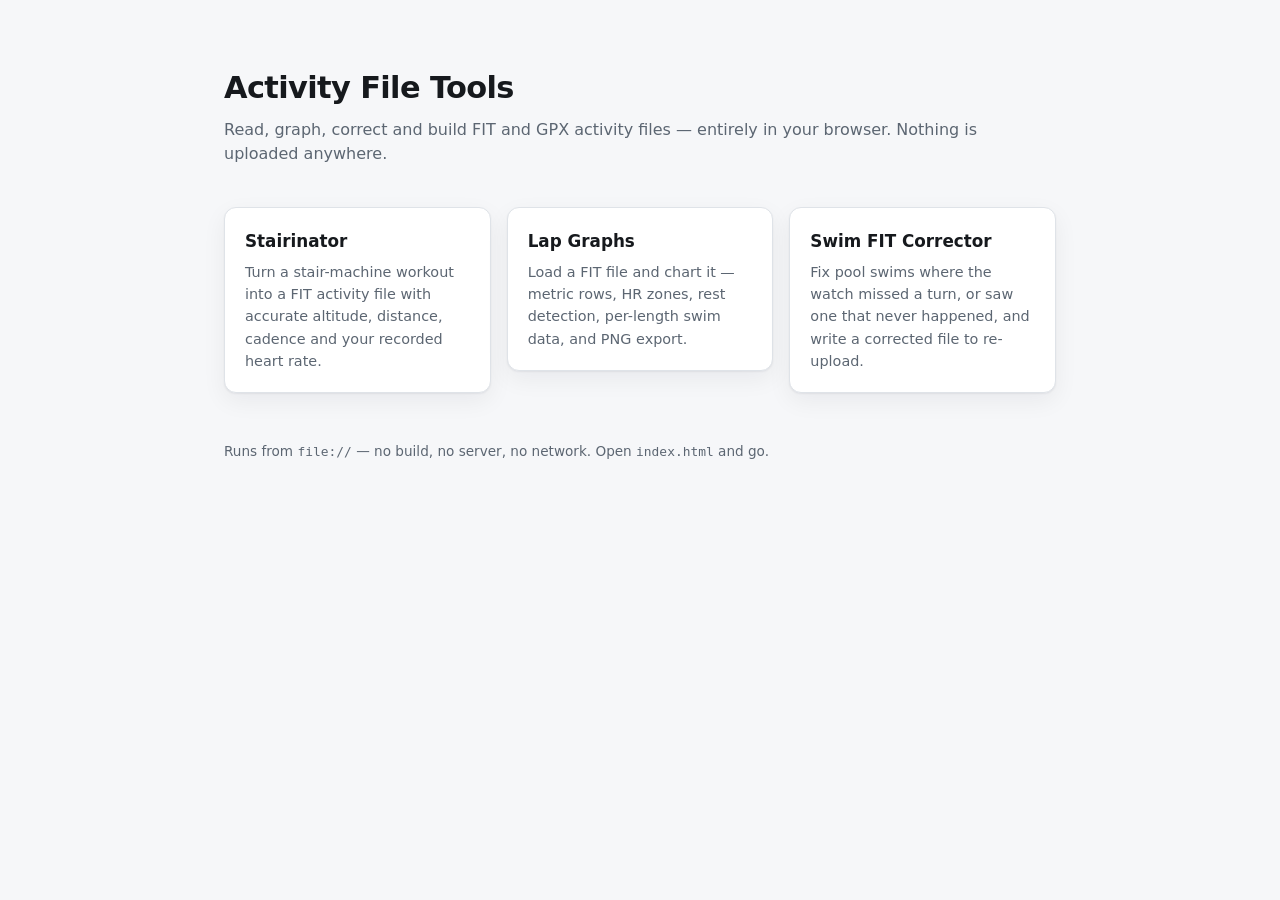
==== index.html @ c12209a8 "Combine the three activity file tools into a single repo Stairinator, lap-graphs and swim-corrector " ====
<!DOCTYPE html>
<html lang="en">
<head>
  <meta charset="utf-8">
  <meta name="viewport" content="width=device-width, initial-scale=1">
  <title>Activity File Tools</title>
  <link rel="stylesheet" href="style.css">
</head>
<body>
  <div class="wrap">
    <header>
      <h1>Activity File Tools</h1>
      <p class="tagline">
        Read, graph, correct and build FIT and GPX activity files — entirely in
        your browser. Nothing is uploaded anywhere.
      </p>
    </header>

    <main>
      <ul class="apps">
        <li>
          <a class="app" href="apps/stairinator/index.html">
            <h2>Stairinator</h2>
            <p>
              Turn a stair-machine workout into a FIT activity file with accurate
              altitude, distance, cadence and your recorded heart rate.
            </p>
          </a>
        </li>
        <li>
          <a class="app" href="apps/lap-graphs/index.html">
            <h2>Lap Graphs</h2>
            <p>
              Load a FIT file and chart it — metric rows, HR zones, rest
              detection, per-length swim data, and PNG export.
            </p>
          </a>
        </li>
        <li>
          <a class="app" href="apps/swim-corrector/index.html">
            <h2>Swim FIT Corrector</h2>
            <p>
              Fix pool swims where the watch missed a turn, or saw one that never
              happened, and write a corrected file to re-upload.
            </p>
          </a>
        </li>
      </ul>
    </main>

    <footer>
      <p>
        Runs from <code>file://</code> — no build, no server, no network. Open
        <code>index.html</code> and go.
      </p>
    </footer>
  </div>
</body>
</html>
---- style.css ----
/* Landing page only. Each app keeps its own stylesheet until the shared
   design tokens land — see README.md, phase 4. */

:root {
  color-scheme: light dark;

  --page: #f6f7f9;
  --surface: #ffffff;
  --text: #16191d;
  --text-muted: #5c6672;
  --border: #dfe3e8;
  --accent: #1f6feb;
  --shadow: 0 1px 2px rgb(16 24 40 / 6%), 0 8px 24px rgb(16 24 40 / 6%);
  --radius: 12px;
}

@media (prefers-color-scheme: dark) {
  :root {
    --page: #0f1216;
    --surface: #171b21;
    --text: #e7eaee;
    --text-muted: #9aa4b1;
    --border: #272d36;
    --accent: #6ea8fe;
    --shadow: 0 1px 2px rgb(0 0 0 / 30%), 0 8px 24px rgb(0 0 0 / 28%);
  }
}

* { box-sizing: border-box; }

body {
  margin: 0;
  padding: 4rem 1.5rem;
  background: var(--page);
  color: var(--text);
  font: 16px/1.55 system-ui, -apple-system, "Segoe UI", Roboto, sans-serif;
}

.wrap {
  max-width: 52rem;
  margin: 0 auto;
}

header {
  margin-bottom: 2.5rem;
}

h1 {
  margin: 0 0 0.4rem;
  font-size: 1.9rem;
  letter-spacing: -0.02em;
}

.tagline {
  margin: 0;
  color: var(--text-muted);
}

.apps {
  display: grid;
  gap: 1rem;
  grid-template-columns: repeat(auto-fit, minmax(15rem, 1fr));
  padding: 0;
  margin: 0;
  list-style: none;
}

.app {
  display: flex;
  flex-direction: column;
  gap: 0.4rem;
  padding: 1.25rem;
  background: var(--surface);
  border: 1px solid var(--border);
  border-radius: var(--radius);
  box-shadow: var(--shadow);
  color: inherit;
  text-decoration: none;
  transition: border-color 0.15s ease, transform 0.15s ease;
}

.app:hover,
.app:focus-visible {
  border-color: var(--accent);
  transform: translateY(-2px);
}

.app:focus-visible {
  outline: 2px solid var(--accent);
  outline-offset: 2px;
}

.app h2 {
  margin: 0;
  font-size: 1.05rem;
}

.app p {
  margin: 0;
  color: var(--text-muted);
  font-size: 0.9rem;
}

footer {
  margin-top: 3rem;
  color: var(--text-muted);
  font-size: 0.85rem;
}

footer code {
  font-size: 0.95em;
}
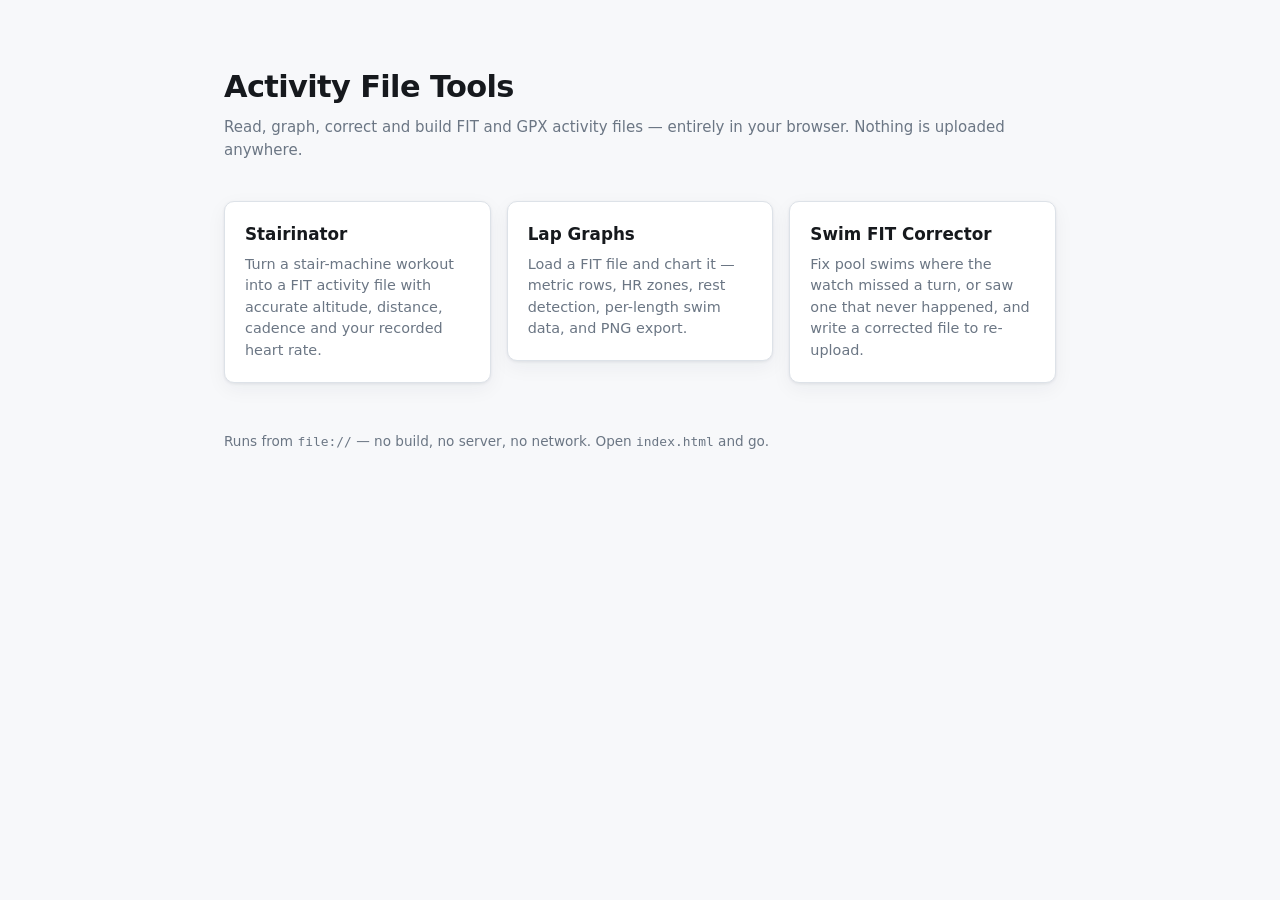
==== commit 5b20786a: "Unify the interaction language across the three apps The apps had drifted into three vocabularies fo" ====
--- a/index.html
+++ b/index.html
@@ -4,6 +4,8 @@
   <meta charset="utf-8">
   <meta name="viewport" content="width=device-width, initial-scale=1">
   <title>Activity File Tools</title>
+  <link rel="stylesheet" href="shared/ui/tokens.css">
+  <link rel="stylesheet" href="shared/ui/components.css">
   <link rel="stylesheet" href="style.css">
 </head>
 <body>
--- a/shared/ui/tokens.css
+++ b/shared/ui/tokens.css
@@ -0,0 +1,115 @@
+/* Shared design tokens — the one place colour, spacing and type are decided.
+ *
+ * Each app links this first, then its own stylesheet, which overrides exactly
+ * one thing: the accent. Everything else is deliberately identical across the
+ * suite so the three tools read as one product.
+ *
+ *   :root { --accent: #fc4c02; --accent-rgb: 252, 76, 2; }
+ *
+ * --accent-rgb carries the same colour as raw channels so translucent tints can
+ * be derived from it; keep the two in step.
+ *
+ * Dark mode follows the system by default, and either theme can be forced by
+ * setting data-theme="light" or "dark" on the root element (the swim corrector
+ * has a toggle that does this).
+ */
+
+:root {
+  color-scheme: light dark;
+
+  /* Surfaces, back to front */
+  --page: #f7f8fa;
+  --surface: #ffffff;
+  --surface-2: #f1f3f6;
+
+  /* Text, most to least prominent */
+  --text: #16191d;
+  --text-secondary: #4a5561;
+  --text-muted: #6b7684;
+
+  /* Lines */
+  --border: #dde2e8;
+  --gridline: #e7ebf0;
+  --baseline: #c3c9d1;
+
+  /* Accent — the one token an app is expected to override */
+  --accent: #2f6feb;
+  --accent-rgb: 47, 111, 235;
+  --accent-ink: #ffffff;
+  --accent-soft: rgba(var(--accent-rgb), 0.08);
+
+  /* Status */
+  --good: #1f9d4d;
+  --good-text: #127036;
+  --warning: #d98324;
+  --danger: #d03b3b;
+  --rest: #9aa4b1;
+
+  /* Shape */
+  --radius: 10px;
+  --radius-sm: 7px;
+  --radius-pill: 999px;
+  --shadow: 0 1px 3px rgba(20, 30, 50, 0.08), 0 6px 20px rgba(20, 30, 50, 0.05);
+
+  /* Type */
+  --font: system-ui, -apple-system, "Segoe UI", Roboto, sans-serif;
+  --font-mono: ui-monospace, SFMono-Regular, Menlo, Consolas, monospace;
+}
+
+/* Dark: follow the system, unless the page has forced light. */
+@media (prefers-color-scheme: dark) {
+  :root:not([data-theme="light"]) {
+    --page: #0f1216;
+    --surface: #1a1f26;
+    --surface-2: #232932;
+
+    --text: #e7eaee;
+    --text-secondary: #b3bcc7;
+    --text-muted: #8e99a6;
+
+    --border: #2c333d;
+    --gridline: #262c35;
+    --baseline: #3a424d;
+
+    --accent-soft: rgba(var(--accent-rgb), 0.14);
+
+    --good: #35b863;
+    --good-text: #4cc97a;
+    --warning: #e0a03f;
+    --danger: #e05c5c;
+    --rest: #5c6672;
+
+    --shadow: 0 1px 3px rgba(0, 0, 0, 0.4), 0 6px 20px rgba(0, 0, 0, 0.3);
+  }
+}
+
+/* Dark forced regardless of the system setting. */
+:root[data-theme="dark"] {
+  color-scheme: dark;
+
+  --page: #0f1216;
+  --surface: #1a1f26;
+  --surface-2: #232932;
+
+  --text: #e7eaee;
+  --text-secondary: #b3bcc7;
+  --text-muted: #8e99a6;
+
+  --border: #2c333d;
+  --gridline: #262c35;
+  --baseline: #3a424d;
+
+  --accent-soft: rgba(var(--accent-rgb), 0.14);
+
+  --good: #35b863;
+  --good-text: #4cc97a;
+  --warning: #e0a03f;
+  --danger: #e05c5c;
+  --rest: #5c6672;
+
+  --shadow: 0 1px 3px rgba(0, 0, 0, 0.4), 0 6px 20px rgba(0, 0, 0, 0.3);
+}
+
+:root[data-theme="light"] {
+  color-scheme: light;
+}
--- a/shared/ui/components.css
+++ b/shared/ui/components.css
@@ -0,0 +1,199 @@
+/* Shared components — the interaction language common to all three tools.
+ *
+ * Anything a user touches that appears in more than one app is defined here
+ * once: buttons, the file drop zone, the numbered step badge, cards, status
+ * messages and the chart frame. Apps add their own layout on top but should not
+ * restyle these.
+ *
+ * Link order is tokens.css, then this, then the app's own stylesheet.
+ */
+
+*, *::before, *::after { box-sizing: border-box; }
+
+body {
+  margin: 0;
+  background: var(--page);
+  color: var(--text);
+  font-family: var(--font);
+  font-size: 16px;
+  line-height: 1.5;
+}
+
+/* ---- back to the tool index ------------------------------------------- */
+
+.app-nav {
+  display: inline-flex;
+  align-items: center;
+  gap: 0.4rem;
+  padding: 0.6rem 1rem;
+  color: var(--text-muted);
+  font-size: 0.875rem;
+  text-decoration: none;
+}
+.app-nav:hover { color: var(--accent); }
+
+/* ---- buttons ----------------------------------------------------------- */
+
+button {
+  font: inherit;
+  font-size: 0.9375rem;
+  padding: 0.5rem 0.875rem;
+  border: 1px solid var(--border);
+  border-radius: var(--radius-sm);
+  background: var(--surface);
+  color: var(--text);
+  cursor: pointer;
+  transition: background 120ms, border-color 120ms, color 120ms, opacity 120ms;
+}
+button:hover:not(:disabled) { border-color: var(--accent); color: var(--accent); }
+button:focus-visible { outline: 2px solid var(--accent); outline-offset: 2px; }
+button:disabled { opacity: 0.5; cursor: not-allowed; }
+
+button.primary {
+  background: var(--accent);
+  border-color: var(--accent);
+  color: var(--accent-ink);
+}
+button.primary:hover:not(:disabled) {
+  background: var(--accent);
+  color: var(--accent-ink);
+  filter: brightness(1.08);
+}
+
+button.ghost { background: transparent; }
+button.secondary { background: var(--surface-2); }
+button.small { padding: 0.35rem 0.7rem; font-size: 0.875rem; }
+button.danger { color: var(--danger); }
+button.danger:hover:not(:disabled) { border-color: var(--danger); color: var(--danger); }
+
+/* ---- file drop --------------------------------------------------------- */
+/* One upload control everywhere. Clicking it opens the picker; dragging a file
+   over it adds .filedrop--active. */
+
+.filedrop {
+  display: block;
+  width: 100%;
+  margin-top: 1.5rem;
+  padding: 3rem 1.5rem;
+  border: 2px dashed var(--border);
+  border-radius: var(--radius);
+  background: transparent;
+  text-align: center;
+  color: var(--text-muted);
+  cursor: pointer;
+  transition: border-color 150ms, background 150ms, color 150ms;
+}
+.filedrop:hover,
+.filedrop--active {
+  border-color: var(--accent);
+  background: var(--accent-soft);
+  color: var(--accent);
+}
+.filedrop:focus-visible { outline: 2px solid var(--accent); outline-offset: 2px; }
+.filedrop p { margin: 0; }
+/* The drop zone is centred, so a numbered heading inside it must be too. */
+.filedrop h2:has(> .step-num) { justify-content: center; }
+.filedrop strong, .filedrop code { color: var(--text); }
+.filedrop--active strong, .filedrop--active code { color: inherit; }
+
+/* ---- numbered steps ---------------------------------------------------- */
+/* Every app walks the user through an ordered sequence; the badge makes that
+   sequence visible and is numbered the same way in all three. */
+
+.step {
+  display: flex;
+  align-items: center;
+  margin: 2rem 0 0.5rem;
+  font-size: 1.0625rem;
+  font-weight: 600;
+}
+
+/* Headings carry the badge inline; :has aligns it properly where supported and
+   the vertical-align is the fallback everywhere else. */
+h1:has(> .step-num), h2:has(> .step-num), h3:has(> .step-num) {
+  display: flex;
+  align-items: center;
+}
+
+.step-num {
+  vertical-align: -0.15em;
+  display: inline-flex;
+  align-items: center;
+  justify-content: center;
+  flex: none;
+  width: 1.5rem;
+  height: 1.5rem;
+  margin-right: 0.5rem;
+  border-radius: 50%;
+  background: var(--accent);
+  color: var(--accent-ink);
+  font-size: 0.8125rem;
+  font-weight: 700;
+  line-height: 1;
+}
+
+/* ---- cards ------------------------------------------------------------- */
+
+.card {
+  padding: 1.25rem;
+  border: 1px solid var(--border);
+  border-radius: var(--radius);
+  background: var(--surface);
+  box-shadow: var(--shadow);
+}
+.card h2 {
+  display: flex;
+  align-items: center;
+  margin: 0 0 0.5rem;
+  font-size: 1.0625rem;
+}
+
+/* ---- status and messages ----------------------------------------------- */
+
+.tagline { margin: 0; color: var(--text-muted); font-size: 0.9375rem; }
+.hint { margin: 0 0 0.875rem; color: var(--text-muted); font-size: 0.9375rem; }
+.hint.tiny { font-size: 0.8125rem; }
+
+.status { margin-top: 1rem; color: var(--text-muted); }
+
+.error {
+  margin-top: 1rem;
+  padding: 0.6rem 0.9rem;
+  border: 1px solid var(--danger);
+  border-radius: var(--radius-sm);
+  background: rgba(208, 59, 59, 0.08);
+  color: var(--danger);
+}
+
+.summary {
+  margin-top: 1.25rem;
+  padding: 0.6rem 0.9rem;
+  border: 1px solid var(--border);
+  border-radius: var(--radius-sm);
+  background: var(--surface-2);
+  font-size: 0.875rem;
+}
+
+.badge {
+  display: inline-block;
+  margin-right: 0.4rem;
+  padding: 0.1rem 0.5rem;
+  border: 1px solid var(--border);
+  border-radius: var(--radius-pill);
+  font-size: 0.75rem;
+}
+
+.hidden { display: none !important; }
+
+/* ---- charts ------------------------------------------------------------ */
+/* The frame only. What's drawn inside comes from shared/ui/chart-theme.js so
+   that SVG, canvas and exported PNGs all agree. */
+
+.chart {
+  display: block;
+  width: 100%;
+  height: auto;
+  border: 1px solid var(--border);
+  border-radius: 8px;
+  background: var(--surface);
+}
--- a/style.css
+++ b/style.css
@@ -1,60 +1,12 @@
-/* Landing page only. Each app keeps its own stylesheet until the shared
-   design tokens land — see README.md, phase 4. */
+/* Landing page layout. Palette and components come from shared/ui/. */
 
-:root {
-  color-scheme: light dark;
+body { padding: 4rem 1.5rem; }
 
-  --page: #f6f7f9;
-  --surface: #ffffff;
-  --text: #16191d;
-  --text-muted: #5c6672;
-  --border: #dfe3e8;
-  --accent: #1f6feb;
-  --shadow: 0 1px 2px rgb(16 24 40 / 6%), 0 8px 24px rgb(16 24 40 / 6%);
-  --radius: 12px;
-}
+.wrap { max-width: 52rem; margin: 0 auto; }
 
-@media (prefers-color-scheme: dark) {
-  :root {
-    --page: #0f1216;
-    --surface: #171b21;
-    --text: #e7eaee;
-    --text-muted: #9aa4b1;
-    --border: #272d36;
-    --accent: #6ea8fe;
-    --shadow: 0 1px 2px rgb(0 0 0 / 30%), 0 8px 24px rgb(0 0 0 / 28%);
-  }
-}
+header { margin-bottom: 2.5rem; }
 
-* { box-sizing: border-box; }
-
-body {
-  margin: 0;
-  padding: 4rem 1.5rem;
-  background: var(--page);
-  color: var(--text);
-  font: 16px/1.55 system-ui, -apple-system, "Segoe UI", Roboto, sans-serif;
-}
-
-.wrap {
-  max-width: 52rem;
-  margin: 0 auto;
-}
-
-header {
-  margin-bottom: 2.5rem;
-}
-
-h1 {
-  margin: 0 0 0.4rem;
-  font-size: 1.9rem;
-  letter-spacing: -0.02em;
-}
-
-.tagline {
-  margin: 0;
-  color: var(--text-muted);
-}
+h1 { margin: 0 0 0.4rem; font-size: 1.9rem; letter-spacing: -0.02em; }
 
 .apps {
   display: grid;
@@ -78,35 +30,12 @@
   text-decoration: none;
   transition: border-color 0.15s ease, transform 0.15s ease;
 }
+.app:hover,
+.app:focus-visible { border-color: var(--accent); transform: translateY(-2px); }
+.app:focus-visible { outline: 2px solid var(--accent); outline-offset: 2px; }
 
-.app:hover,
-.app:focus-visible {
-  border-color: var(--accent);
-  transform: translateY(-2px);
-}
+.app h2 { margin: 0; font-size: 1.05rem; }
+.app p { margin: 0; color: var(--text-muted); font-size: 0.9rem; }
 
-.app:focus-visible {
-  outline: 2px solid var(--accent);
-  outline-offset: 2px;
-}
-
-.app h2 {
-  margin: 0;
-  font-size: 1.05rem;
-}
-
-.app p {
-  margin: 0;
-  color: var(--text-muted);
-  font-size: 0.9rem;
-}
-
-footer {
-  margin-top: 3rem;
-  color: var(--text-muted);
-  font-size: 0.85rem;
-}
-
-footer code {
-  font-size: 0.95em;
-}
+footer { margin-top: 3rem; color: var(--text-muted); font-size: 0.85rem; }
+footer code { font-size: 0.95em; }
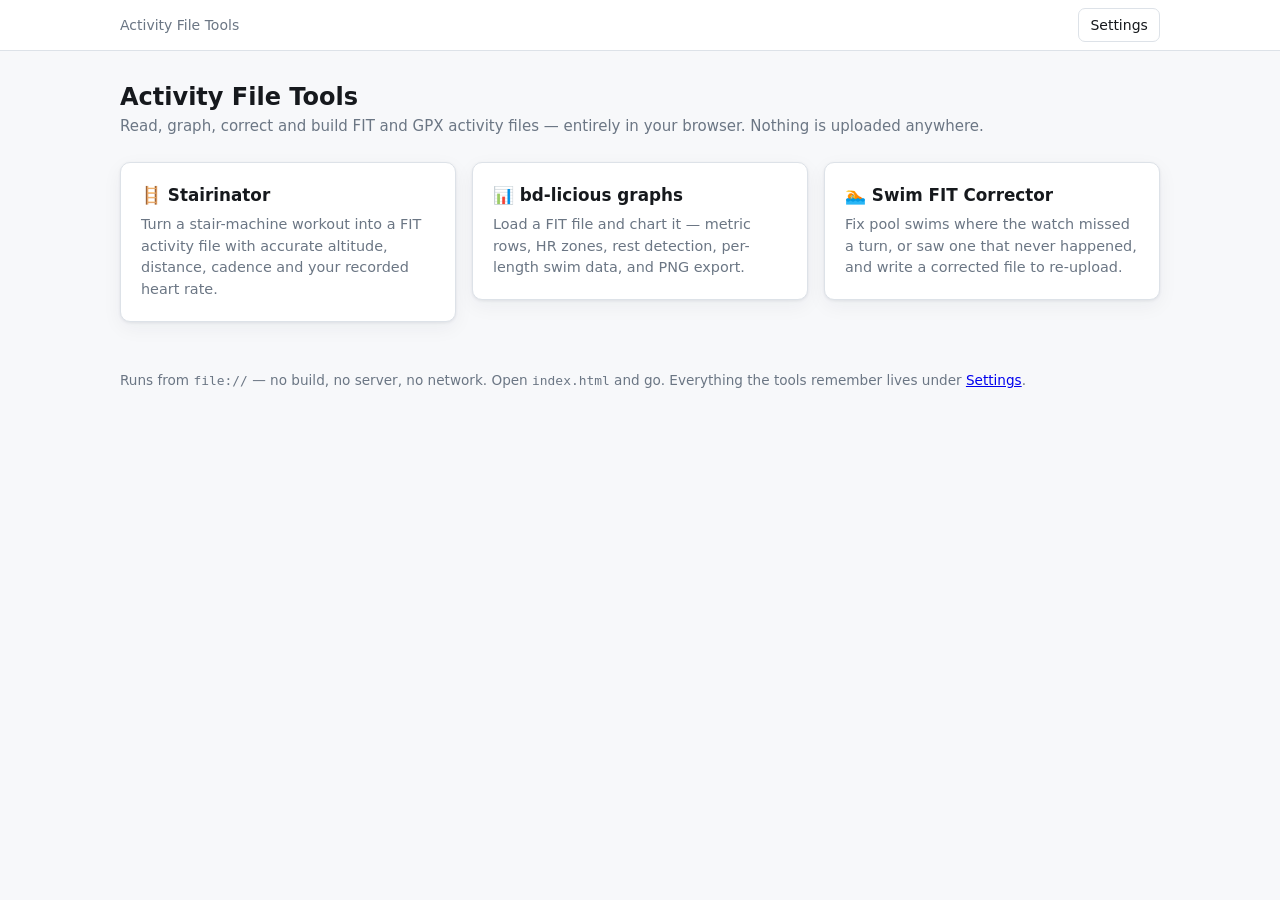
==== commit 3d55b023: "Standardise app chrome, and move settings to the top level Settings had no home. Stairinator carried" ====
--- a/index.html
+++ b/index.html
@@ -9,53 +9,62 @@
   <link rel="stylesheet" href="style.css">
 </head>
 <body>
-  <div class="wrap">
-    <header>
-      <h1>Activity File Tools</h1>
-      <p class="tagline">
-        Read, graph, correct and build FIT and GPX activity files — entirely in
-        your browser. Nothing is uploaded anywhere.
-      </p>
-    </header>
 
-    <main>
-      <ul class="apps">
-        <li>
-          <a class="app" href="apps/stairinator/index.html">
-            <h2>Stairinator</h2>
-            <p>
-              Turn a stair-machine workout into a FIT activity file with accurate
-              altitude, distance, cadence and your recorded heart rate.
-            </p>
-          </a>
-        </li>
-        <li>
-          <a class="app" href="apps/lap-graphs/index.html">
-            <h2>Lap Graphs</h2>
-            <p>
-              Load a FIT file and chart it — metric rows, HR zones, rest
-              detection, per-length swim data, and PNG export.
-            </p>
-          </a>
-        </li>
-        <li>
-          <a class="app" href="apps/swim-corrector/index.html">
-            <h2>Swim FIT Corrector</h2>
-            <p>
-              Fix pool swims where the watch missed a turn, or saw one that never
-              happened, and write a corrected file to re-upload.
-            </p>
-          </a>
-        </li>
-      </ul>
-    </main>
+<div class="app-bar">
+  <div class="app-bar-inner">
+    <span class="app-nav">Activity File Tools</span>
+    <span class="spacer"></span>
+    <a class="btn-link" href="settings.html">Settings</a>
+  </div>
+</div>
 
-    <footer>
-      <p>
-        Runs from <code>file://</code> — no build, no server, no network. Open
-        <code>index.html</code> and go.
-      </p>
-    </footer>
-  </div>
+<header class="app-header">
+  <h1>Activity File Tools</h1>
+  <p class="tagline">
+    Read, graph, correct and build FIT and GPX activity files — entirely in your
+    browser. Nothing is uploaded anywhere.
+  </p>
+</header>
+
+<main class="page">
+  <ul class="apps">
+    <li>
+      <a class="app" href="apps/stairinator/index.html">
+        <h2>🪜 Stairinator</h2>
+        <p>
+          Turn a stair-machine workout into a FIT activity file with accurate
+          altitude, distance, cadence and your recorded heart rate.
+        </p>
+      </a>
+    </li>
+    <li>
+      <a class="app" href="apps/bd-licious-graphs/index.html">
+        <h2>📊 bd-licious graphs</h2>
+        <p>
+          Load a FIT file and chart it — metric rows, HR zones, rest
+          detection, per-length swim data, and PNG export.
+        </p>
+      </a>
+    </li>
+    <li>
+      <a class="app" href="apps/swim-corrector/index.html">
+        <h2>🏊 Swim FIT Corrector</h2>
+        <p>
+          Fix pool swims where the watch missed a turn, or saw one that never
+          happened, and write a corrected file to re-upload.
+        </p>
+      </a>
+    </li>
+  </ul>
+
+  <footer>
+    <p>
+      Runs from <code>file://</code> — no build, no server, no network. Open
+      <code>index.html</code> and go. Everything the tools remember lives under
+      <a href="settings.html">Settings</a>.
+    </p>
+  </footer>
+</main>
+
 </body>
 </html>
--- a/shared/ui/tokens.css
+++ b/shared/ui/tokens.css
@@ -44,6 +44,11 @@
   --warning: #d98324;
   --danger: #d03b3b;
   --rest: #9aa4b1;
+
+  /* Layout — every tool's content column is this wide, so moving between them
+     doesn't shift the page around. */
+  --page-max: 1080px;
+  --page-pad: 1.25rem;
 
   /* Shape */
   --radius: 10px;
--- a/shared/ui/components.css
+++ b/shared/ui/components.css
@@ -19,18 +19,77 @@
   line-height: 1.5;
 }
 
-/* ---- back to the tool index ------------------------------------------- */
+/* ---- page column ------------------------------------------------------- */
+/* One width for every tool. Wrap the page content in .page and nothing else
+   needs to think about it. */
+
+.page {
+  max-width: var(--page-max);
+  margin: 0 auto;
+  padding: 0 var(--page-pad) 4rem;
+}
+
+/* ---- app chrome -------------------------------------------------------- */
+/* Identical in every tool: a full-bleed bar carrying the way back and the
+   app-level actions, then the title block in the page column below it. */
+
+.app-bar {
+  background: var(--surface);
+  border-bottom: 1px solid var(--border);
+}
+.app-bar-inner {
+  display: flex;
+  align-items: center;
+  gap: 0.75rem;
+  max-width: var(--page-max);
+  margin: 0 auto;
+  padding: 0.5rem var(--page-pad);
+}
+.app-bar .spacer { flex: 1 1 auto; }
 
 .app-nav {
   display: inline-flex;
   align-items: center;
   gap: 0.4rem;
-  padding: 0.6rem 1rem;
   color: var(--text-muted);
   font-size: 0.875rem;
   text-decoration: none;
 }
 .app-nav:hover { color: var(--accent); }
+
+.app-header {
+  max-width: var(--page-max);
+  margin: 0 auto;
+  padding: 1.75rem var(--page-pad) 0;
+}
+.app-header h1 {
+  display: flex;
+  align-items: center;
+  gap: 0.5rem;
+  margin: 0;
+  font-size: 1.5rem;
+}
+.app-icon { display: inline-flex; flex: none; }
+.app-icon svg { display: block; }
+
+.header-actions { display: flex; gap: 0.5rem; flex: none; }
+
+/* An <a> that has to sit alongside real buttons. */
+.btn-link {
+  display: inline-flex;
+  align-items: center;
+  font: inherit;
+  font-size: 0.875rem;
+  padding: 0.35rem 0.7rem;
+  border: 1px solid var(--border);
+  border-radius: var(--radius-sm);
+  background: transparent;
+  color: var(--text);
+  text-decoration: none;
+  transition: border-color 120ms, color 120ms;
+}
+.btn-link:hover { border-color: var(--accent); color: var(--accent); }
+.btn-link:focus-visible { outline: 2px solid var(--accent); outline-offset: 2px; }
 
 /* ---- buttons ----------------------------------------------------------- */
 
@@ -96,6 +155,42 @@
 .filedrop strong, .filedrop code { color: var(--text); }
 .filedrop--active strong, .filedrop--active code { color: inherit; }
 
+/* ---- file panel -------------------------------------------------------- */
+/* The panel stays visible once a file is open — it shrinks to this bar rather
+   than disappearing, so opening a different file is always one click away. */
+
+.filepanel-loaded {
+  display: flex;
+  align-items: center;
+  gap: 1rem;
+  flex-wrap: wrap;
+  margin-top: 1.5rem;
+  padding: 0.7rem 0.9rem;
+  border: 1px solid var(--border);
+  border-radius: var(--radius);
+  background: var(--surface-2);
+  transition: border-color 150ms, background 150ms;
+}
+.filepanel-loaded--active { border-color: var(--accent); background: var(--accent-soft); }
+
+.filepanel-info {
+  display: flex;
+  align-items: baseline;
+  gap: 0.75rem;
+  flex: 1 1 12rem;
+  min-width: 0;
+}
+.filepanel-name {
+  font-weight: 600;
+  overflow: hidden;
+  text-overflow: ellipsis;
+  white-space: nowrap;
+}
+.filepanel-detail { color: var(--text-muted); font-size: 0.875rem; }
+.filepanel-actions { display: flex; gap: 0.5rem; flex: none; }
+
+.filepanel-error:empty { display: none; }
+
 /* ---- numbered steps ---------------------------------------------------- */
 /* Every app walks the user through an ordered sequence; the badge makes that
    sequence visible and is numbered the same way in all three. */
@@ -156,14 +251,24 @@
 
 .status { margin-top: 1rem; color: var(--text-muted); }
 
+/* A failure says what went wrong (strong) and why or what to do about it
+   (muted). Both apps that only managed the first half were the harder ones to
+   recover from. */
 .error {
+  display: flex;
+  gap: 0.7rem;
+  align-items: flex-start;
   margin-top: 1rem;
-  padding: 0.6rem 0.9rem;
+  padding: 0.75rem 0.9rem;
   border: 1px solid var(--danger);
   border-radius: var(--radius-sm);
   background: rgba(208, 59, 59, 0.08);
-  color: var(--danger);
-}
+  color: var(--text);
+}
+.error > div { display: flex; flex-direction: column; gap: 0.15rem; }
+.error strong { color: var(--danger); }
+.error span:not(.error-icon) { color: var(--text-secondary); font-size: 0.9375rem; }
+.error-icon { color: var(--danger); flex: none; line-height: 1.5; }
 
 .summary {
   margin-top: 1.25rem;
@@ -197,3 +302,33 @@
   border-radius: 8px;
   background: var(--surface);
 }
+
+/* ---- help modal -------------------------------------------------------- */
+
+.modal { position: fixed; inset: 0; z-index: 100; display: flex; align-items: center; justify-content: center; }
+.modal.hidden { display: none; }
+.modal-backdrop { position: absolute; inset: 0; background: rgba(10, 15, 25, 0.55); }
+.modal-panel {
+  position: relative; background: var(--surface); color: var(--text);
+  border: 1px solid var(--border); border-radius: var(--radius); box-shadow: var(--shadow);
+  max-width: 760px; width: calc(100% - 32px); max-height: calc(100vh - 64px);
+  overflow: auto; padding: 24px 28px;
+}
+.modal-close {
+  position: absolute; top: 10px; right: 12px; border: none; background: transparent;
+  font-size: 24px; line-height: 1; color: var(--text-muted); cursor: pointer; padding: 4px 8px;
+}
+.modal-close:hover { color: var(--text); }
+
+.markdown { line-height: 1.6; }
+.markdown h1 { font-size: 24px; margin: 0 0 12px; }
+.markdown h2 { font-size: 19px; margin: 22px 0 8px; border-top: 1px solid var(--border); padding-top: 16px; }
+.markdown h3 { font-size: 16px; margin: 18px 0 6px; }
+.markdown p { margin: 0 0 12px; }
+.markdown ul, .markdown ol { margin: 0 0 12px; padding-left: 22px; }
+.markdown li { margin: 4px 0; }
+.markdown a { color: var(--accent); }
+.markdown code {
+  background: var(--surface-2); border: 1px solid var(--border); border-radius: 4px;
+  padding: 1px 5px; font-size: 0.9em; font-family: var(--font-mono);
+}
--- a/style.css
+++ b/style.css
@@ -1,19 +1,12 @@
-/* Landing page layout. Palette and components come from shared/ui/. */
-
-body { padding: 4rem 1.5rem; }
-
-.wrap { max-width: 52rem; margin: 0 auto; }
-
-header { margin-bottom: 2.5rem; }
-
-h1 { margin: 0 0 0.4rem; font-size: 1.9rem; letter-spacing: -0.02em; }
+/* Landing and settings pages. Palette, components and the page width come from
+   shared/ui/. */
 
 .apps {
   display: grid;
   gap: 1rem;
   grid-template-columns: repeat(auto-fit, minmax(15rem, 1fr));
   padding: 0;
-  margin: 0;
+  margin: 1.5rem 0 0;
   list-style: none;
 }
 
@@ -39,3 +32,22 @@
 
 footer { margin-top: 3rem; color: var(--text-muted); font-size: 0.85rem; }
 footer code { font-size: 0.95em; }
+
+/* ---- settings page ----------------------------------------------------- */
+
+.settings-actions { display: flex; gap: 0.5rem; flex-wrap: wrap; margin-top: 0.5rem; }
+
+.settings-table {
+  width: 100%;
+  border-collapse: collapse;
+  margin-top: 0.75rem;
+  font-size: 0.9375rem;
+}
+.settings-table th,
+.settings-table td {
+  padding: 0.5rem 0.6rem;
+  text-align: left;
+  border-bottom: 1px solid var(--border);
+}
+.settings-table th { color: var(--text-muted); font-size: 0.8125rem; font-weight: 600; }
+.settings-table tr.is-empty td { color: var(--text-muted); }
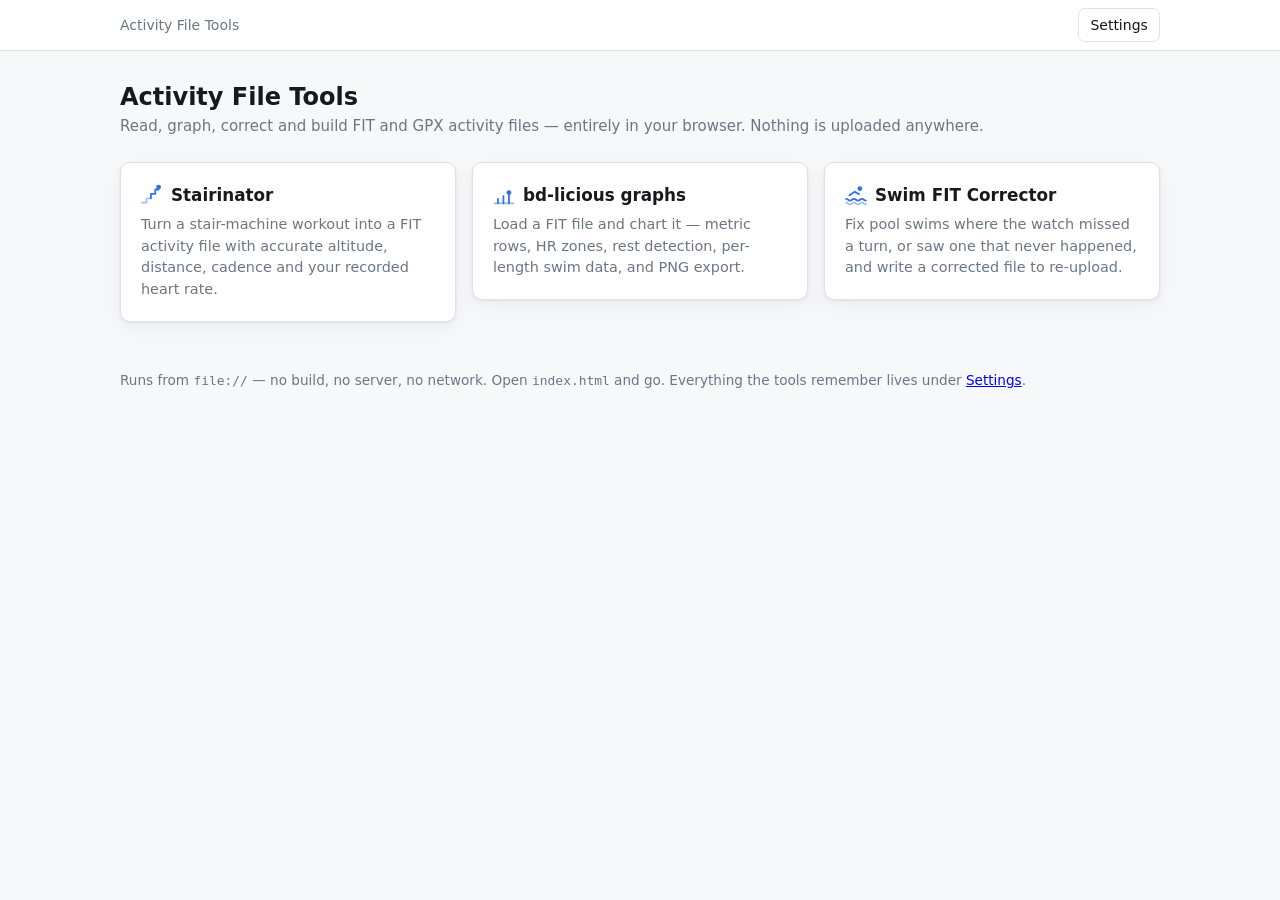
==== commit 9a7305e9: "One icon set, a constant bar height, and consistent storage keys The swim corrector's mark was the b" ====
--- a/index.html
+++ b/index.html
@@ -30,7 +30,7 @@
   <ul class="apps">
     <li>
       <a class="app" href="apps/stairinator/index.html">
-        <h2>🪜 Stairinator</h2>
+        <h2><span class="app-icon" data-icon="stairs"></span>Stairinator</h2>
         <p>
           Turn a stair-machine workout into a FIT activity file with accurate
           altitude, distance, cadence and your recorded heart rate.
@@ -39,7 +39,7 @@
     </li>
     <li>
       <a class="app" href="apps/bd-licious-graphs/index.html">
-        <h2>📊 bd-licious graphs</h2>
+        <h2><span class="app-icon" data-icon="graphs"></span>bd-licious graphs</h2>
         <p>
           Load a FIT file and chart it — metric rows, HR zones, rest
           detection, per-length swim data, and PNG export.
@@ -48,7 +48,7 @@
     </li>
     <li>
       <a class="app" href="apps/swim-corrector/index.html">
-        <h2>🏊 Swim FIT Corrector</h2>
+        <h2><span class="app-icon" data-icon="swim"></span>Swim FIT Corrector</h2>
         <p>
           Fix pool swims where the watch missed a turn, or saw one that never
           happened, and write a corrected file to re-upload.
@@ -66,5 +66,7 @@
   </footer>
 </main>
 
+<script src="shared/ui/icons.js"></script>
+
 </body>
 </html>
--- a/shared/ui/components.css
+++ b/shared/ui/components.css
@@ -47,9 +47,12 @@
 }
 .app-bar .spacer { flex: 1 1 auto; }
 
+/* Min-height matches a .small button, so the bar is the same height whether or
+   not it has any buttons in it — settings.html has none. */
 .app-nav {
   display: inline-flex;
   align-items: center;
+  min-height: 2.125rem;
   gap: 0.4rem;
   color: var(--text-muted);
   font-size: 0.875rem;
--- a/style.css
+++ b/style.css
@@ -27,7 +27,7 @@
 .app:focus-visible { border-color: var(--accent); transform: translateY(-2px); }
 .app:focus-visible { outline: 2px solid var(--accent); outline-offset: 2px; }
 
-.app h2 { margin: 0; font-size: 1.05rem; }
+.app h2 { display: flex; align-items: center; gap: 0.5rem; margin: 0; font-size: 1.05rem; }
 .app p { margin: 0; color: var(--text-muted); font-size: 0.9rem; }
 
 footer { margin-top: 3rem; color: var(--text-muted); font-size: 0.85rem; }
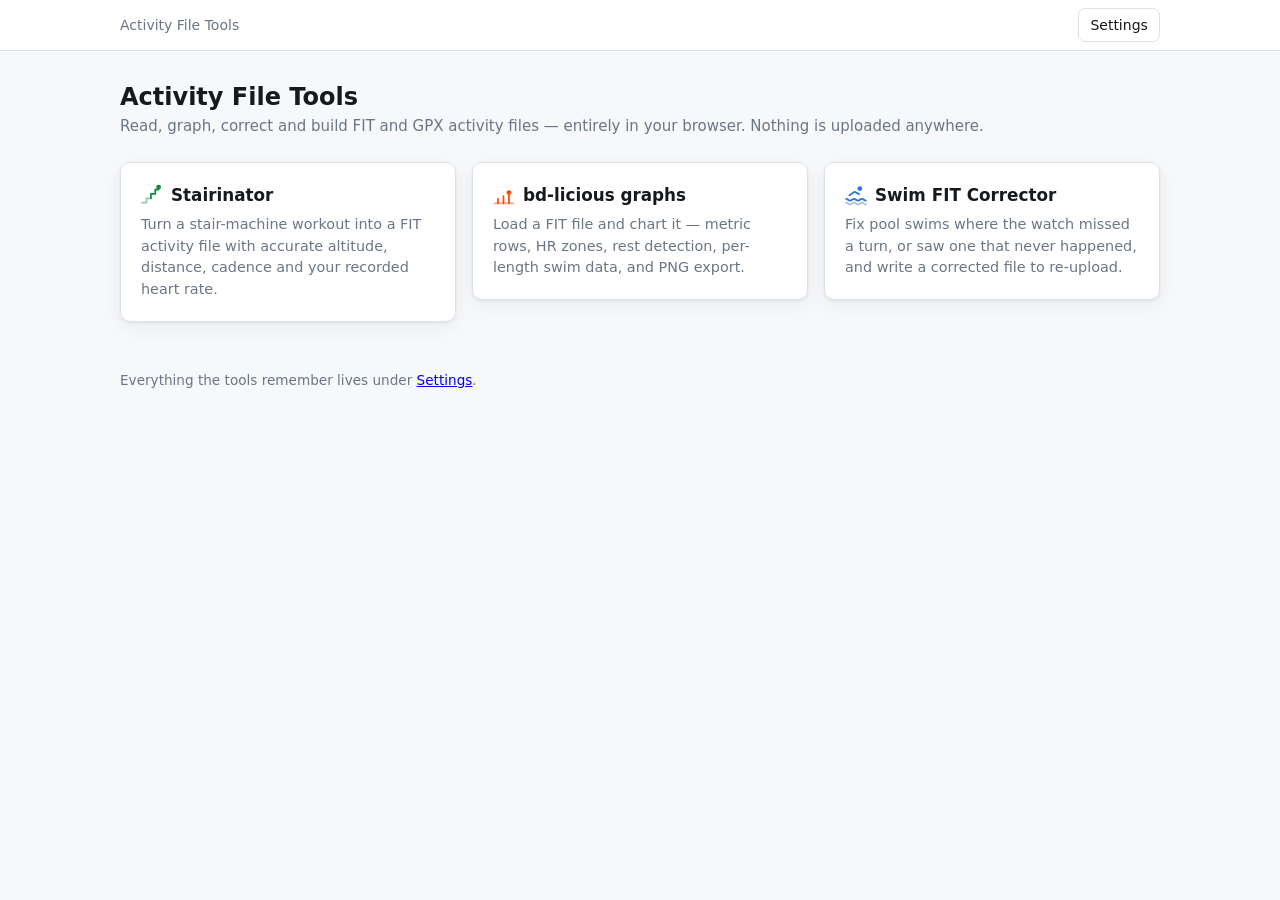
==== commit 6fe7d21a: "Give Stairinator a green accent, and match the landing cards to it The three tool colours are now na" ====
--- a/index.html
+++ b/index.html
@@ -29,7 +29,7 @@
 <main class="page">
   <ul class="apps">
     <li>
-      <a class="app" href="apps/stairinator/index.html">
+      <a class="app app--stairinator" href="apps/stairinator/index.html">
         <h2><span class="app-icon" data-icon="stairs"></span>Stairinator</h2>
         <p>
           Turn a stair-machine workout into a FIT activity file with accurate
@@ -38,7 +38,7 @@
       </a>
     </li>
     <li>
-      <a class="app" href="apps/bd-licious-graphs/index.html">
+      <a class="app app--graphs" href="apps/bd-licious-graphs/index.html">
         <h2><span class="app-icon" data-icon="graphs"></span>bd-licious graphs</h2>
         <p>
           Load a FIT file and chart it — metric rows, HR zones, rest
@@ -47,7 +47,7 @@
       </a>
     </li>
     <li>
-      <a class="app" href="apps/swim-corrector/index.html">
+      <a class="app app--swim" href="apps/swim-corrector/index.html">
         <h2><span class="app-icon" data-icon="swim"></span>Swim FIT Corrector</h2>
         <p>
           Fix pool swims where the watch missed a turn, or saw one that never
@@ -59,8 +59,7 @@
 
   <footer>
     <p>
-      Runs from <code>file://</code> — no build, no server, no network. Open
-      <code>index.html</code> and go. Everything the tools remember lives under
+      Everything the tools remember lives under
       <a href="settings.html">Settings</a>.
     </p>
   </footer>
--- a/shared/ui/tokens.css
+++ b/shared/ui/tokens.css
@@ -37,6 +37,16 @@
   --accent-rgb: 47, 111, 235;
   --accent-ink: #ffffff;
   --accent-soft: rgba(var(--accent-rgb), 0.08);
+
+  /* Each tool's own colour, named once here so the landing page and the tool
+     itself cannot end up showing different colours for the same thing. An app
+     sets --accent from these; the landing page sets them per card. */
+  --accent-stairinator: #128a44;
+  --accent-stairinator-rgb: 18, 138, 68;
+  --accent-graphs: #fc4c02;          /* Strava orange, used sparingly */
+  --accent-graphs-rgb: 252, 76, 2;
+  --accent-swim: #2a78d6;
+  --accent-swim-rgb: 42, 120, 214;
 
   /* Status */
   --good: #1f9d4d;
@@ -78,6 +88,13 @@
 
     --accent-soft: rgba(var(--accent-rgb), 0.14);
 
+    --accent-stairinator: #229a52;
+    --accent-stairinator-rgb: 34, 154, 82;
+    --accent-graphs: #fc4c02;
+    --accent-graphs-rgb: 252, 76, 2;
+    --accent-swim: #3987e5;
+    --accent-swim-rgb: 57, 135, 229;
+
     --good: #35b863;
     --good-text: #4cc97a;
     --warning: #e0a03f;
@@ -106,6 +123,13 @@
 
   --accent-soft: rgba(var(--accent-rgb), 0.14);
 
+  --accent-stairinator: #229a52;
+  --accent-stairinator-rgb: 34, 154, 82;
+  --accent-graphs: #fc4c02;
+  --accent-graphs-rgb: 252, 76, 2;
+  --accent-swim: #3987e5;
+  --accent-swim-rgb: 57, 135, 229;
+
   --good: #35b863;
   --good-text: #4cc97a;
   --warning: #e0a03f;
--- a/style.css
+++ b/style.css
@@ -27,6 +27,12 @@
 .app:focus-visible { border-color: var(--accent); transform: translateY(-2px); }
 .app:focus-visible { outline: 2px solid var(--accent); outline-offset: 2px; }
 
+/* Each card carries its tool's colour, so the icon and the hover border match
+   what you see once you are inside that tool. */
+.app--stairinator { --accent: var(--accent-stairinator); --accent-rgb: var(--accent-stairinator-rgb); }
+.app--graphs      { --accent: var(--accent-graphs);      --accent-rgb: var(--accent-graphs-rgb); }
+.app--swim        { --accent: var(--accent-swim);        --accent-rgb: var(--accent-swim-rgb); }
+
 .app h2 { display: flex; align-items: center; gap: 0.5rem; margin: 0; font-size: 1.05rem; }
 .app p { margin: 0; color: var(--text-muted); font-size: 0.9rem; }
 
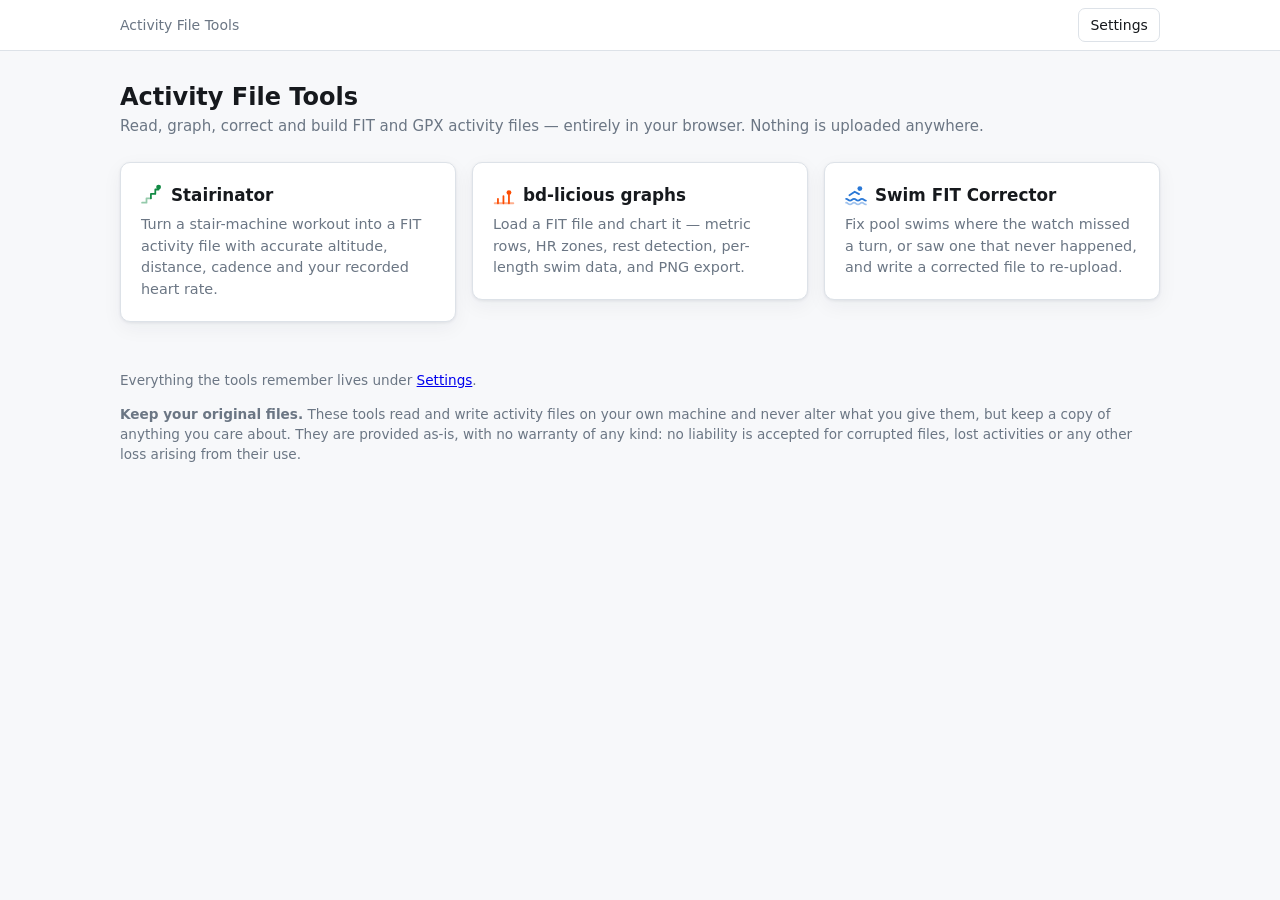
==== commit b14e9fad: "Warn people to keep their original files, and disclaim warranty A new shared .caution block, tinted " ====
--- a/index.html
+++ b/index.html
@@ -62,6 +62,13 @@
       Everything the tools remember lives under
       <a href="settings.html">Settings</a>.
     </p>
+    <p>
+      <strong>Keep your original files.</strong> These tools read and write activity
+      files on your own machine and never alter what you give them, but keep a copy
+      of anything you care about. They are provided as-is, with no warranty of any
+      kind: no liability is accepted for corrupted files, lost activities or any
+      other loss arising from their use.
+    </p>
   </footer>
 </main>
 
--- a/shared/ui/components.css
+++ b/shared/ui/components.css
@@ -273,6 +273,24 @@
 .error span:not(.error-icon) { color: var(--text-secondary); font-size: 0.9375rem; }
 .error-icon { color: var(--danger); flex: none; line-height: 1.5; }
 
+/* For the moment a tool is about to write a file. Distinct from .error (which
+   reports something that already went wrong) and from an accent-tinted callout
+   (which is just information). */
+.caution {
+  display: flex;
+  gap: 0.7rem;
+  align-items: flex-start;
+  margin-top: 1rem;
+  padding: 0.75rem 0.9rem;
+  border: 1px solid rgba(217, 131, 36, 0.45);
+  border-radius: var(--radius-sm);
+  background: rgba(217, 131, 36, 0.09);
+  font-size: 0.9375rem;
+}
+.caution > div { display: flex; flex-direction: column; gap: 0.25rem; }
+.caution strong { color: var(--warning); }
+.caution-icon { color: var(--warning); flex: none; line-height: 1.5; }
+
 .summary {
   margin-top: 1.25rem;
   padding: 0.6rem 0.9rem;
@@ -307,21 +325,27 @@
 }
 
 /* ---- help modal -------------------------------------------------------- */
-
-.modal { position: fixed; inset: 0; z-index: 100; display: flex; align-items: center; justify-content: center; }
-.modal.hidden { display: none; }
-.modal-backdrop { position: absolute; inset: 0; background: rgba(10, 15, 25, 0.55); }
-.modal-panel {
+/* Namespaced deliberately. These were once plain .modal / .modal-panel, which
+   collided with the swim corrector's own split dialog — that dialog's panel is
+   also a .modal, and it does not set position or display, so it inherited
+   `position: fixed; inset: 0; display: flex` from here and laid itself out
+   across the viewport with its head, body and footer in a row. Anything shared
+   that carries layout this assertive needs a name no app would pick. */
+
+.help-modal { position: fixed; inset: 0; z-index: 100; display: flex; align-items: center; justify-content: center; }
+.help-modal.hidden { display: none; }
+.help-modal-backdrop { position: absolute; inset: 0; background: rgba(10, 15, 25, 0.55); }
+.help-modal-panel {
   position: relative; background: var(--surface); color: var(--text);
   border: 1px solid var(--border); border-radius: var(--radius); box-shadow: var(--shadow);
   max-width: 760px; width: calc(100% - 32px); max-height: calc(100vh - 64px);
   overflow: auto; padding: 24px 28px;
 }
-.modal-close {
+.help-modal-close {
   position: absolute; top: 10px; right: 12px; border: none; background: transparent;
   font-size: 24px; line-height: 1; color: var(--text-muted); cursor: pointer; padding: 4px 8px;
 }
-.modal-close:hover { color: var(--text); }
+.help-modal-close:hover { color: var(--text); }
 
 .markdown { line-height: 1.6; }
 .markdown h1 { font-size: 24px; margin: 0 0 12px; }
